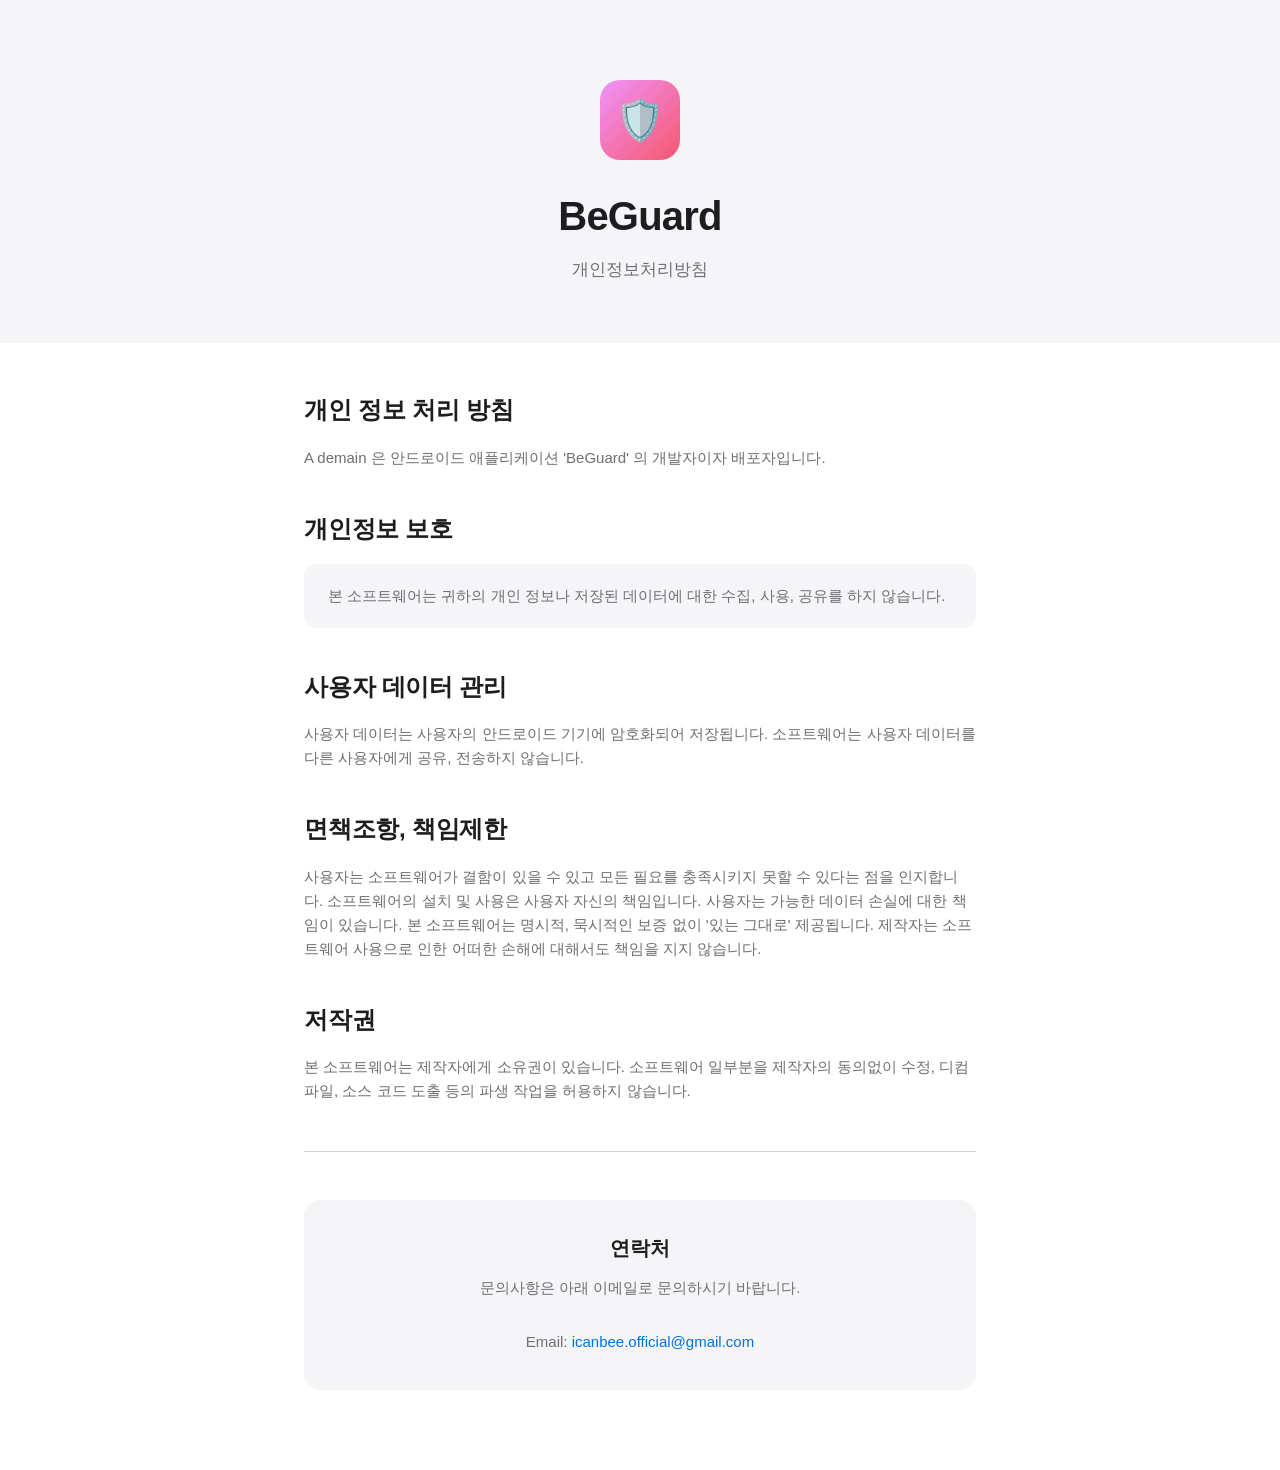
==== beguard.html @ ea86d2bf "init" ====
<!DOCTYPE html>
<html lang="ko">
<head>
  <meta charset="UTF-8">
  <meta name="viewport" content="width=device-width, initial-scale=1.0">
  <title>개인정보처리방침 — BeGuard</title>
  <link rel="stylesheet" href="style.css">
</head>
<body>

  <header class="hero">
    <div class="hero-icon" style="background: linear-gradient(135deg, #f093fb, #f5576c);">🛡️</div>
    <h1>BeGuard</h1>
    <p class="subtitle">개인정보처리방침</p>
  </header>

  <main class="container">

    <section class="section">
      <h2>개인 정보 처리 방침</h2>
      <p><span id="developer-name"></span> 은 안드로이드 애플리케이션 'BeGuard' 의 개발자이자 배포자입니다.</p>
    </section>

    <section class="section">
      <h2>개인정보 보호</h2>
      <div class="highlight-box">
        <p>본 소프트웨어는 귀하의 개인 정보나 저장된 데이터에 대한 수집, 사용, 공유를 하지 않습니다.</p>
      </div>
    </section>

    <section class="section">
      <h2>사용자 데이터 관리</h2>
      <p>사용자 데이터는 사용자의 안드로이드 기기에 암호화되어 저장됩니다. 소프트웨어는 사용자 데이터를 다른 사용자에게 공유, 전송하지 않습니다.</p>
    </section>

    <section class="section">
      <h2>면책조항, 책임제한</h2>
      <p>사용자는 소프트웨어가 결함이 있을 수 있고 모든 필요를 충족시키지 못할 수 있다는 점을 인지합니다. 소프트웨어의 설치 및 사용은 사용자 자신의 책임입니다. 사용자는 가능한 데이터 손실에 대한 책임이 있습니다. 본 소프트웨어는 명시적, 묵시적인 보증 없이 '있는 그대로' 제공됩니다. 제작자는 소프트웨어 사용으로 인한 어떠한 손해에 대해서도 책임을 지지 않습니다.</p>
    </section>

    <section class="section">
      <h2>저작권</h2>
      <p>본 소프트웨어는 제작자에게 소유권이 있습니다. 소프트웨어 일부분을 제작자의 동의없이 수정, 디컴파일, 소스 코드 도출 등의 파생 작업을 허용하지 않습니다.</p>
    </section>

    <div class="divider"></div>

    <div id="contact" class="contact-card"></div>
    <script src="data/developer-info.js"></script>
    <script>
      document.getElementById('developer-name').textContent = DEVELOPER_INFO.name;
      document.getElementById('contact').innerHTML = `
        <h3>연락처</h3>
        <p>문의사항은 아래 이메일로 문의하시기 바랍니다.</p>
        <br>
        <p>Email: <a href="mailto:${DEVELOPER_INFO.email}">${DEVELOPER_INFO.email}</a></p>
      `;
    </script>
  </main>


</body>
</html>
---- style.css ----
:root {
  --bg: #ffffff;
  --bg-secondary: #f5f5f7;
  --text-primary: #1d1d1f;
  --text-secondary: #6e6e73;
  --text-tertiary: #86868b;
  --border: #d2d2d7;
  --accent: #0071e3;
  --card-bg: #ffffff;
  --card-shadow: 0 2px 12px rgba(0, 0, 0, 0.08);
}


* {
  margin: 0;
  padding: 0;
  box-sizing: border-box;
}

body {
  font-family: -apple-system, BlinkMacSystemFont, 'SF Pro Text', 'Helvetica Neue', sans-serif;
  background-color: var(--bg);
  color: var(--text-primary);
  line-height: 1.6;
  -webkit-font-smoothing: antialiased;
  -moz-osx-font-smoothing: grayscale;
}

/* ── Hero ── */
.hero {
  text-align: center;
  padding: 80px 24px 60px;
  background: var(--bg-secondary);
}

.hero-icon {
  width: 80px;
  height: 80px;
  border-radius: 20px;
  display: flex;
  align-items: center;
  justify-content: center;
  margin: 0 auto 24px;
  font-size: 40px;
}

.hero h1 {
  font-size: 40px;
  font-weight: 700;
  letter-spacing: -0.02em;
  margin-bottom: 8px;
}

.hero .subtitle {
  font-size: 17px;
  color: var(--text-secondary);
}

/* ── Container ── */
.container {
  max-width: 720px;
  margin: 0 auto;
  padding: 48px 24px 80px;
}

/* ── Main page grid ── */
.app-grid {
  display: grid;
  grid-template-columns: repeat(2, 1fr);
  gap: 20px;
  max-width: 640px;
  margin: 0 auto;
  padding: 48px 24px 80px;
}

.app-card {
  background: var(--card-bg);
  border: 1px solid var(--border);
  border-radius: 20px;
  padding: 32px 24px;
  text-align: center;
  text-decoration: none;
  color: var(--text-primary);
  box-shadow: var(--card-shadow);
  transition: transform 0.2s ease, box-shadow 0.2s ease;
}

.app-card:hover {
  transform: translateY(-4px);
  box-shadow: 0 8px 24px rgba(0, 0, 0, 0.12);
}


.app-card .icon {
  width: 64px;
  height: 64px;
  border-radius: 16px;
  display: flex;
  align-items: center;
  justify-content: center;
  margin: 0 auto 16px;
  font-size: 32px;
}

.app-card h2 {
  font-size: 17px;
  font-weight: 600;
  margin-bottom: 6px;
}

.app-card .desc {
  font-size: 13px;
  color: var(--text-tertiary);
}



/* ── Section ── */
.section {
  margin-bottom: 40px;
}

.section h2 {
  font-size: 24px;
  font-weight: 600;
  letter-spacing: -0.01em;
  margin-bottom: 16px;
}

.section p {
  font-size: 15px;
  color: var(--text-secondary);
  margin-bottom: 12px;
}

/* ── Card ── */
.card {
  background: var(--card-bg);
  border: 1px solid var(--border);
  border-radius: 16px;
  padding: 24px;
  margin-bottom: 16px;
  box-shadow: var(--card-shadow);
}

.card h3 {
  font-size: 17px;
  font-weight: 600;
  margin-bottom: 12px;
  display: flex;
  align-items: center;
  gap: 8px;
}

.card ul {
  list-style: none;
  padding: 0;
}

.card ul li {
  font-size: 15px;
  color: var(--text-secondary);
  padding: 6px 0;
  padding-left: 20px;
  position: relative;
}

.card ul li::before {
  content: '\B7';
  position: absolute;
  left: 4px;
  font-weight: 700;
  color: var(--text-tertiary);
}

.badge {
  display: inline-block;
  font-size: 12px;
  font-weight: 600;
  padding: 3px 10px;
  border-radius: 100px;
  background: #e8f5e9;
  color: #2e7d32;
  margin-left: 8px;
}


.highlight-box {
  background: var(--bg-secondary);
  border-radius: 12px;
  padding: 20px 24px;
  margin-bottom: 16px;
}

.highlight-box p {
  font-size: 15px;
  color: var(--text-secondary);
  margin: 0;
}

.highlight-box strong {
  color: var(--text-primary);
}

/* ── Table ── */
table {
  width: 100%;
  border-collapse: separate;
  border-spacing: 0;
  border: 1px solid var(--border);
  border-radius: 12px;
  overflow: hidden;
  margin-bottom: 16px;
  font-size: 14px;
}

table th {
  background: var(--bg-secondary);
  font-weight: 600;
  text-align: left;
  padding: 12px 16px;
  color: var(--text-primary);
  border-bottom: 1px solid var(--border);
}

table td {
  padding: 12px 16px;
  color: var(--text-secondary);
  border-bottom: 1px solid var(--border);
}

table tr:last-child td {
  border-bottom: none;
}

/* ── Divider ── */
.divider {
  height: 1px;
  background: var(--border);
  margin: 48px 0;
}

/* ── Contact card ── */
.contact-card {
  text-align: center;
  padding: 32px 24px;
  background: var(--bg-secondary);
  border-radius: 16px;
}

.contact-card h3 {
  font-size: 20px;
  font-weight: 600;
  margin-bottom: 12px;
}

.contact-card p {
  font-size: 15px;
  color: var(--text-secondary);
  margin-bottom: 4px;
}

.contact-card a {
  color: var(--accent);
  text-decoration: none;
}

.contact-card a:hover {
  text-decoration: underline;
}

/* ── Footer ── */
footer {
  text-align: center;
  padding: 32px 24px;
  font-size: 13px;
  color: var(--text-tertiary);
  border-top: 1px solid var(--border);
}

/* ── Responsive ── */
@media (max-width: 600px) {
  .hero { padding: 60px 20px 48px; }
  .hero h1 { font-size: 28px; }
  .container { padding: 32px 20px 60px; }
  .section h2 { font-size: 20px; }
  .app-grid {
    grid-template-columns: 1fr;
    padding: 32px 20px 60px;
  }
}
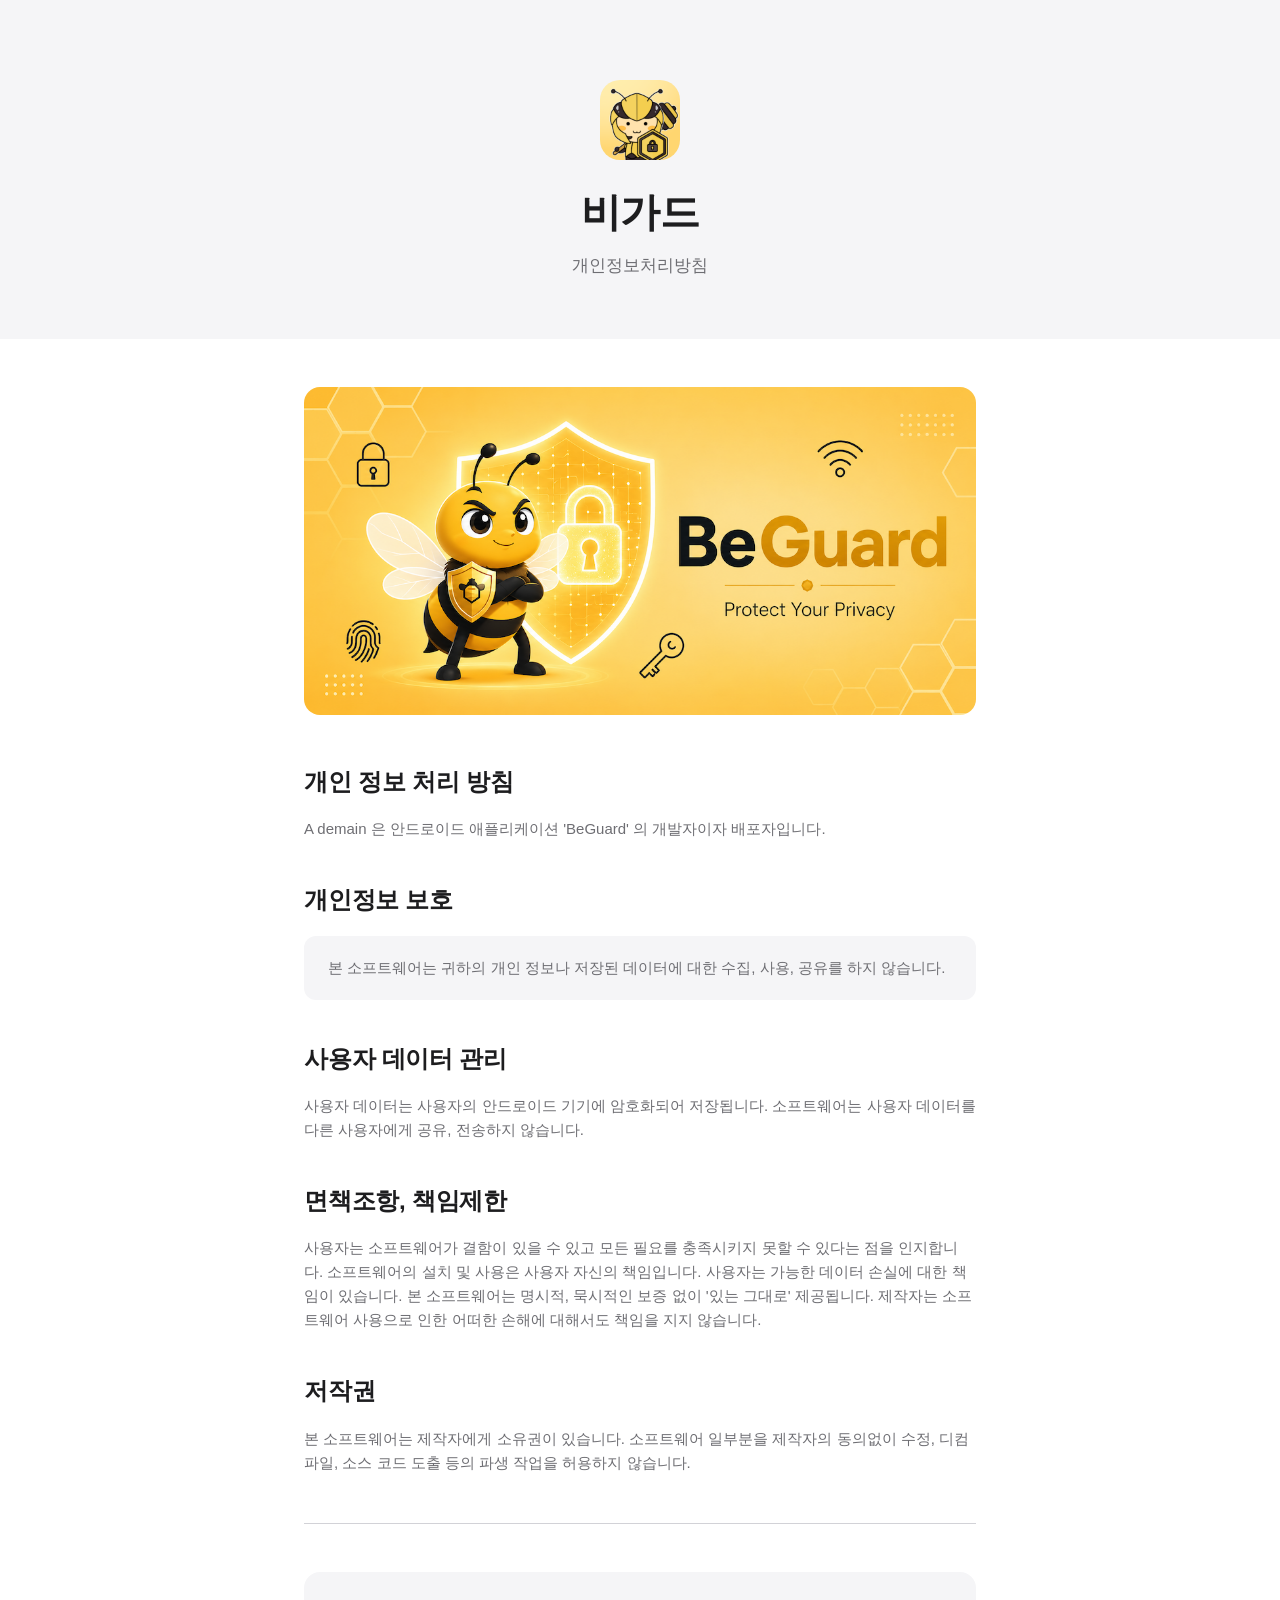
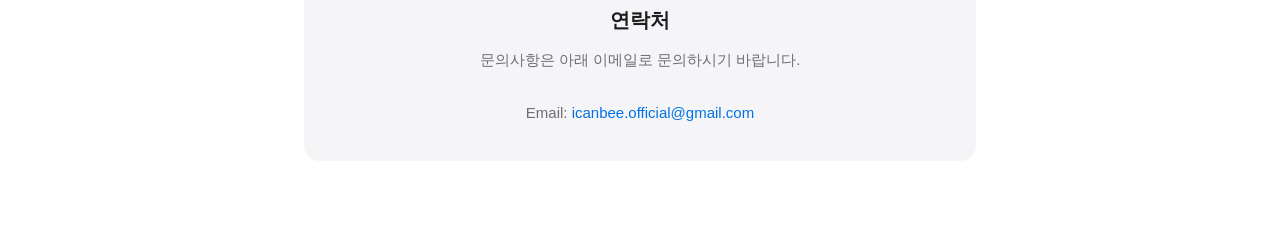
==== commit 84e3be7f: "update beguard" ====
--- a/beguard.html
+++ b/beguard.html
@@ -9,12 +9,13 @@
 <body>
 
   <header class="hero">
-    <div class="hero-icon" style="background: linear-gradient(135deg, #f093fb, #f5576c);">🛡️</div>
-    <h1>BeGuard</h1>
+    <img src="images/beguard/icon-beguard.png" alt="BeGuard" style="width: 80px; height: 80px; border-radius: 20px; margin: 0 auto 20px; display: block;">
+    <h1>비가드</h1>
     <p class="subtitle">개인정보처리방침</p>
   </header>
 
   <main class="container">
+      <img src="images/beguard/banner-beguard.png" alt="BeGuard 배너" style="width: 100%; border-radius: 16px; margin-bottom: 40px;">
 
     <section class="section">
       <h2>개인 정보 처리 방침</h2>
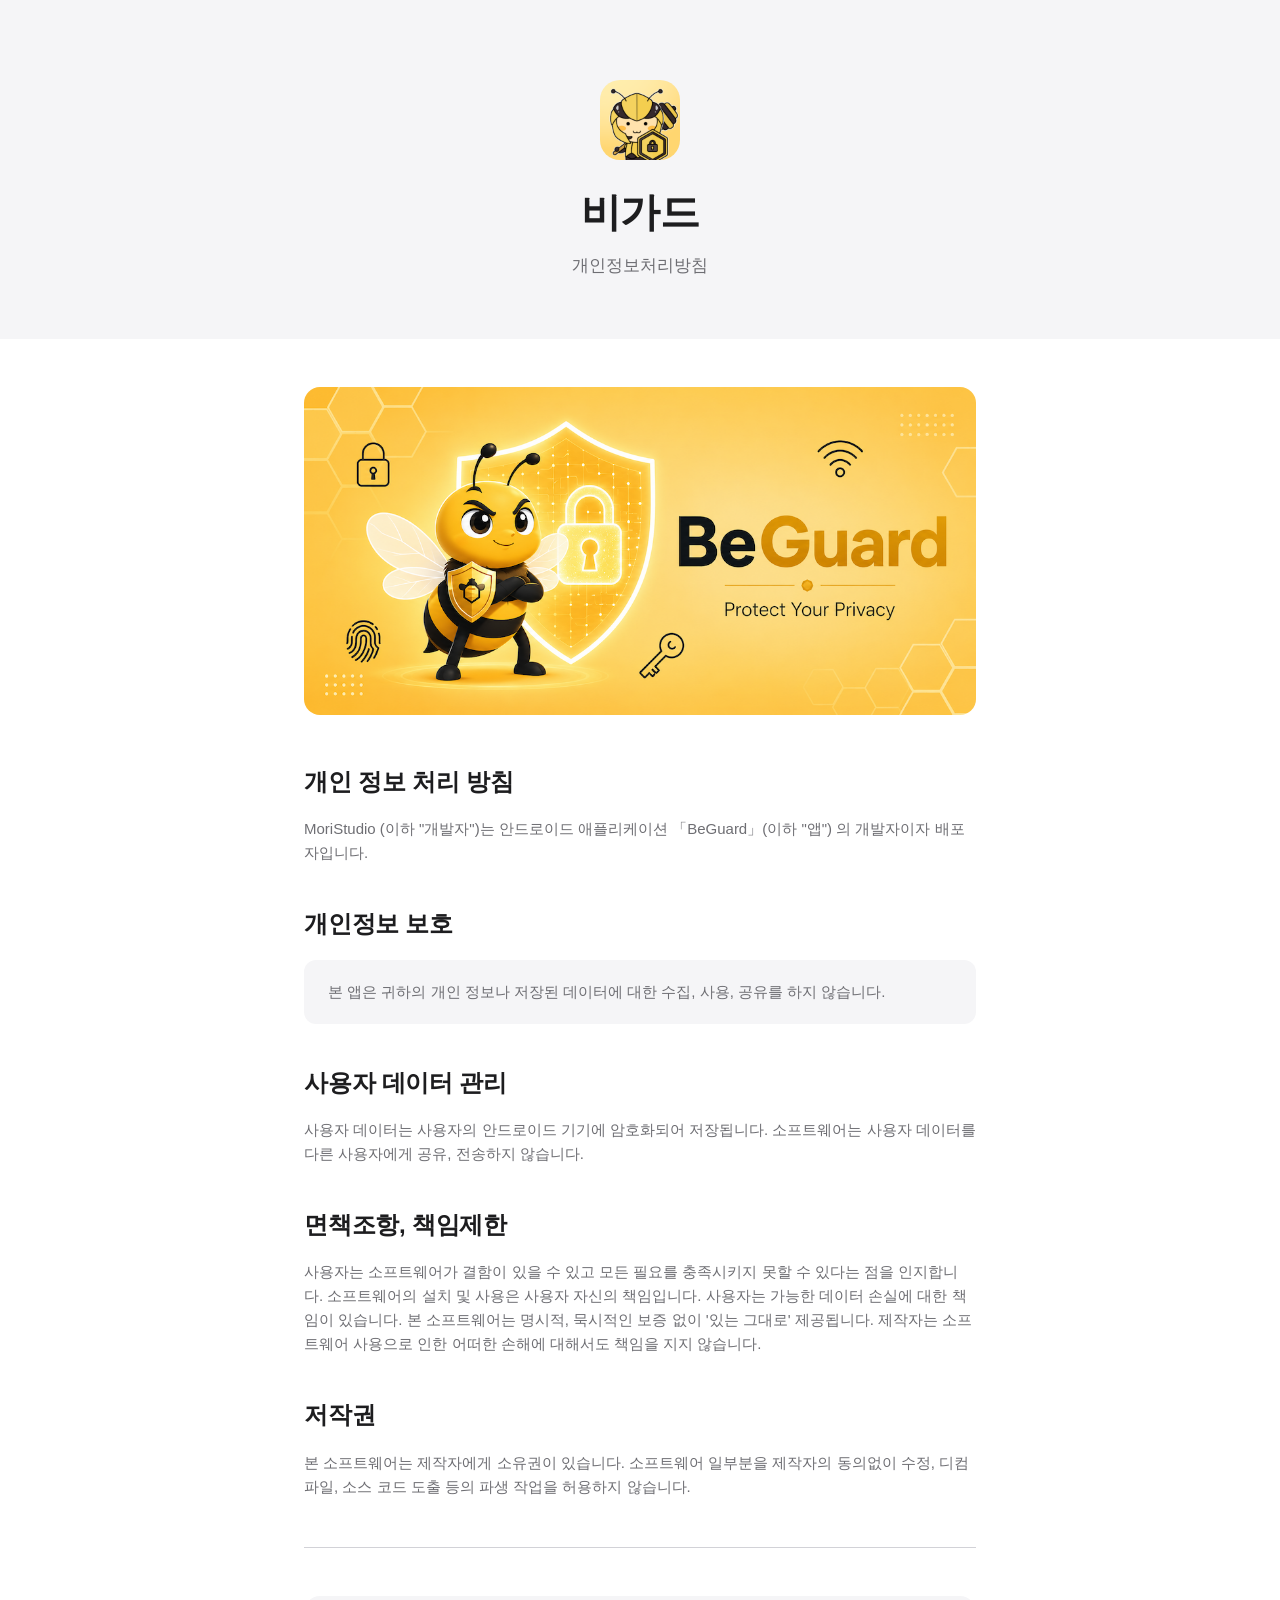
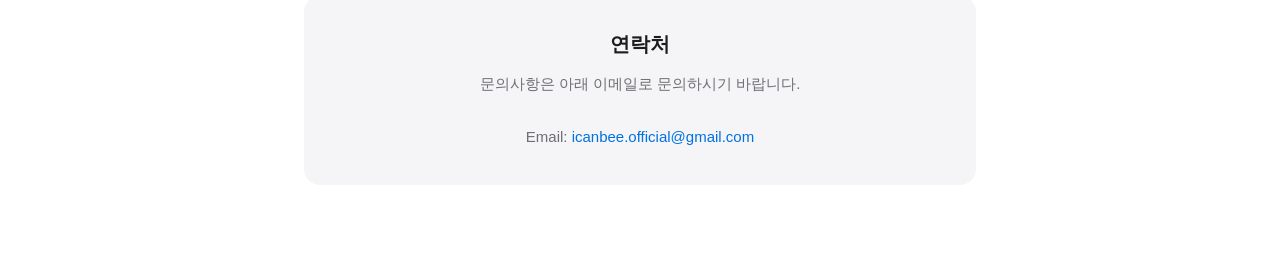
==== commit 7e565055: "modify developer name" ====
--- a/beguard.html
+++ b/beguard.html
@@ -19,13 +19,13 @@
 
     <section class="section">
       <h2>개인 정보 처리 방침</h2>
-      <p><span id="developer-name"></span> 은 안드로이드 애플리케이션 'BeGuard' 의 개발자이자 배포자입니다.</p>
+      <p><span id="developer-name"></span> (이하 "개발자")는 안드로이드 애플리케이션 「BeGuard」(이하 "앱") 의 개발자이자 배포자입니다.</p>
     </section>
 
     <section class="section">
       <h2>개인정보 보호</h2>
       <div class="highlight-box">
-        <p>본 소프트웨어는 귀하의 개인 정보나 저장된 데이터에 대한 수집, 사용, 공유를 하지 않습니다.</p>
+        <p>본 앱은 귀하의 개인 정보나 저장된 데이터에 대한 수집, 사용, 공유를 하지 않습니다.</p>
       </div>
     </section>
 
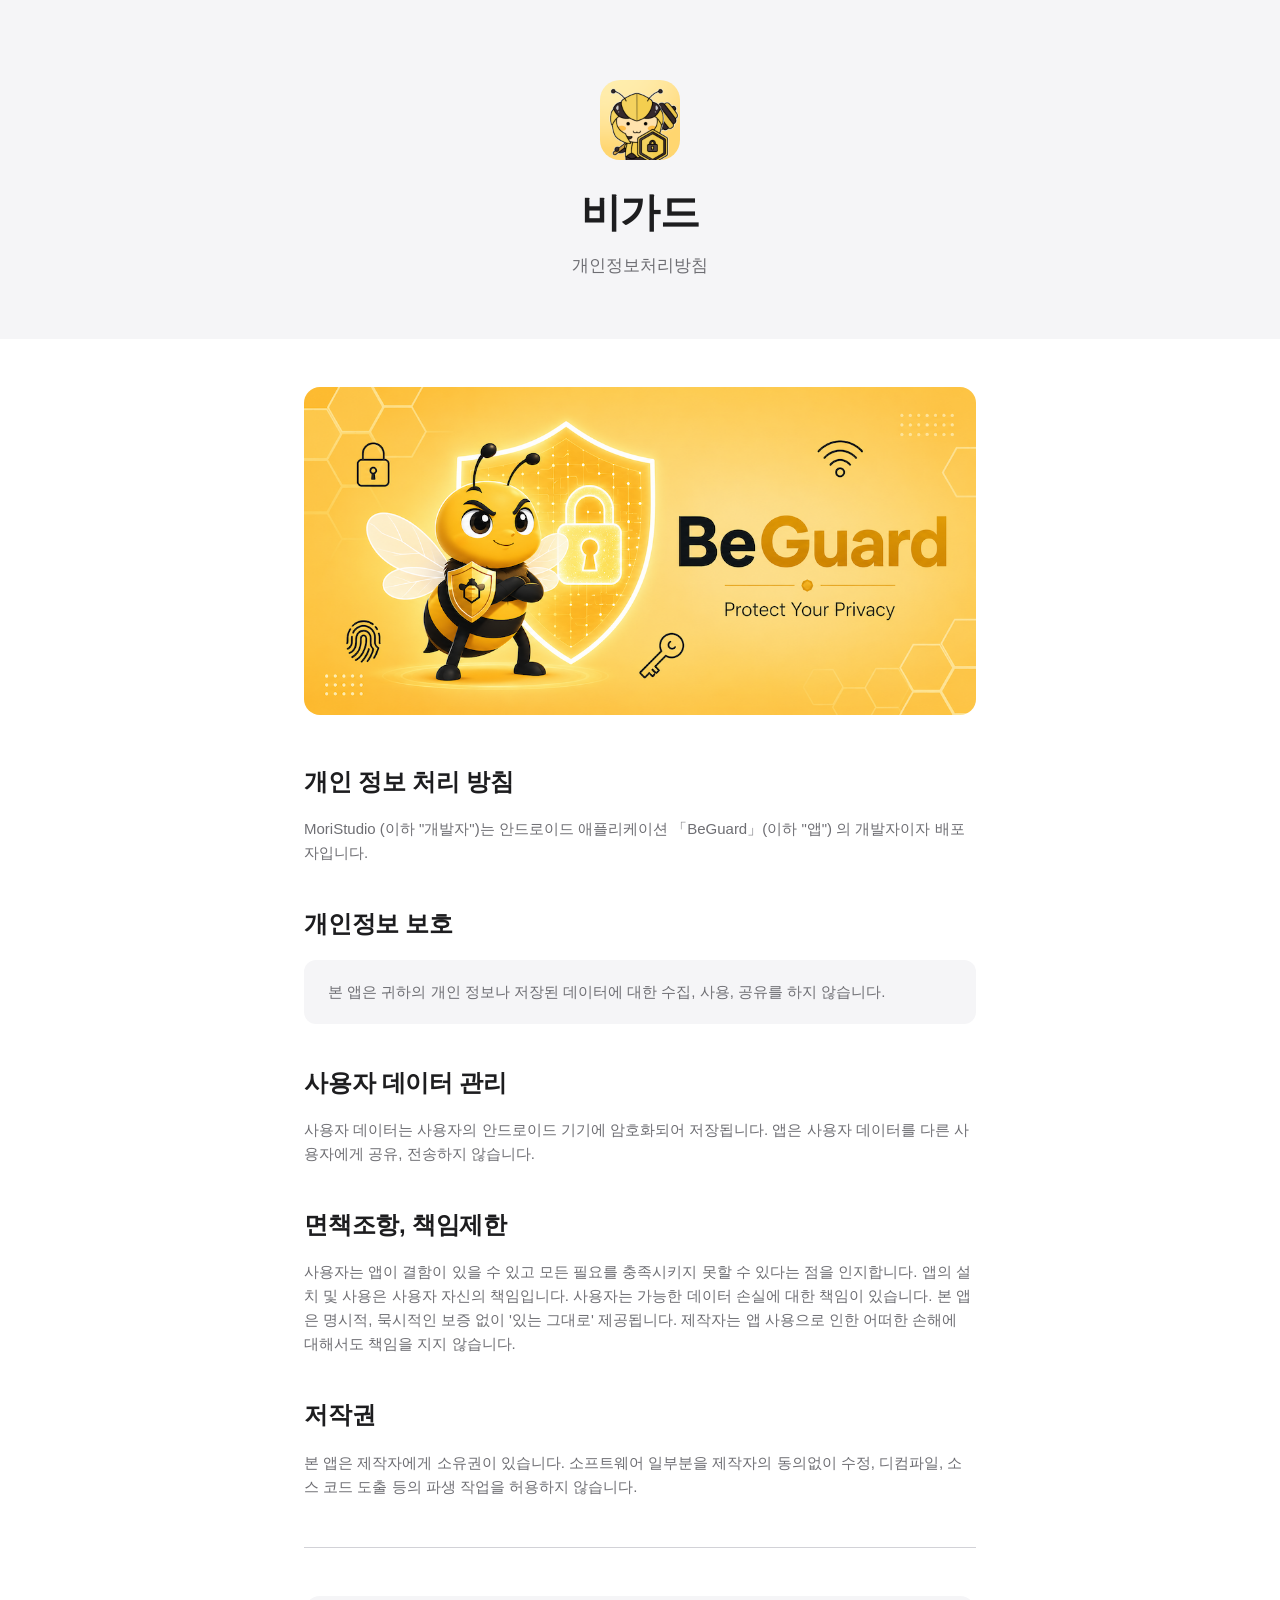
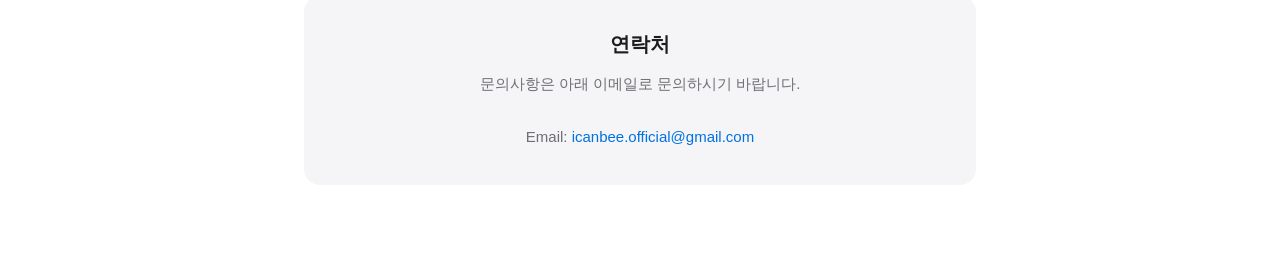
==== commit 2ee90709: "modify developer name" ====
--- a/beguard.html
+++ b/beguard.html
@@ -31,17 +31,17 @@
 
     <section class="section">
       <h2>사용자 데이터 관리</h2>
-      <p>사용자 데이터는 사용자의 안드로이드 기기에 암호화되어 저장됩니다. 소프트웨어는 사용자 데이터를 다른 사용자에게 공유, 전송하지 않습니다.</p>
+      <p>사용자 데이터는 사용자의 안드로이드 기기에 암호화되어 저장됩니다. 앱은 사용자 데이터를 다른 사용자에게 공유, 전송하지 않습니다.</p>
     </section>
 
     <section class="section">
       <h2>면책조항, 책임제한</h2>
-      <p>사용자는 소프트웨어가 결함이 있을 수 있고 모든 필요를 충족시키지 못할 수 있다는 점을 인지합니다. 소프트웨어의 설치 및 사용은 사용자 자신의 책임입니다. 사용자는 가능한 데이터 손실에 대한 책임이 있습니다. 본 소프트웨어는 명시적, 묵시적인 보증 없이 '있는 그대로' 제공됩니다. 제작자는 소프트웨어 사용으로 인한 어떠한 손해에 대해서도 책임을 지지 않습니다.</p>
+      <p>사용자는 앱이 결함이 있을 수 있고 모든 필요를 충족시키지 못할 수 있다는 점을 인지합니다. 앱의 설치 및 사용은 사용자 자신의 책임입니다. 사용자는 가능한 데이터 손실에 대한 책임이 있습니다. 본 앱은 명시적, 묵시적인 보증 없이 '있는 그대로' 제공됩니다. 제작자는 앱 사용으로 인한 어떠한 손해에 대해서도 책임을 지지 않습니다.</p>
     </section>
 
     <section class="section">
       <h2>저작권</h2>
-      <p>본 소프트웨어는 제작자에게 소유권이 있습니다. 소프트웨어 일부분을 제작자의 동의없이 수정, 디컴파일, 소스 코드 도출 등의 파생 작업을 허용하지 않습니다.</p>
+      <p>본 앱은 제작자에게 소유권이 있습니다. 소프트웨어 일부분을 제작자의 동의없이 수정, 디컴파일, 소스 코드 도출 등의 파생 작업을 허용하지 않습니다.</p>
     </section>
 
     <div class="divider"></div>
